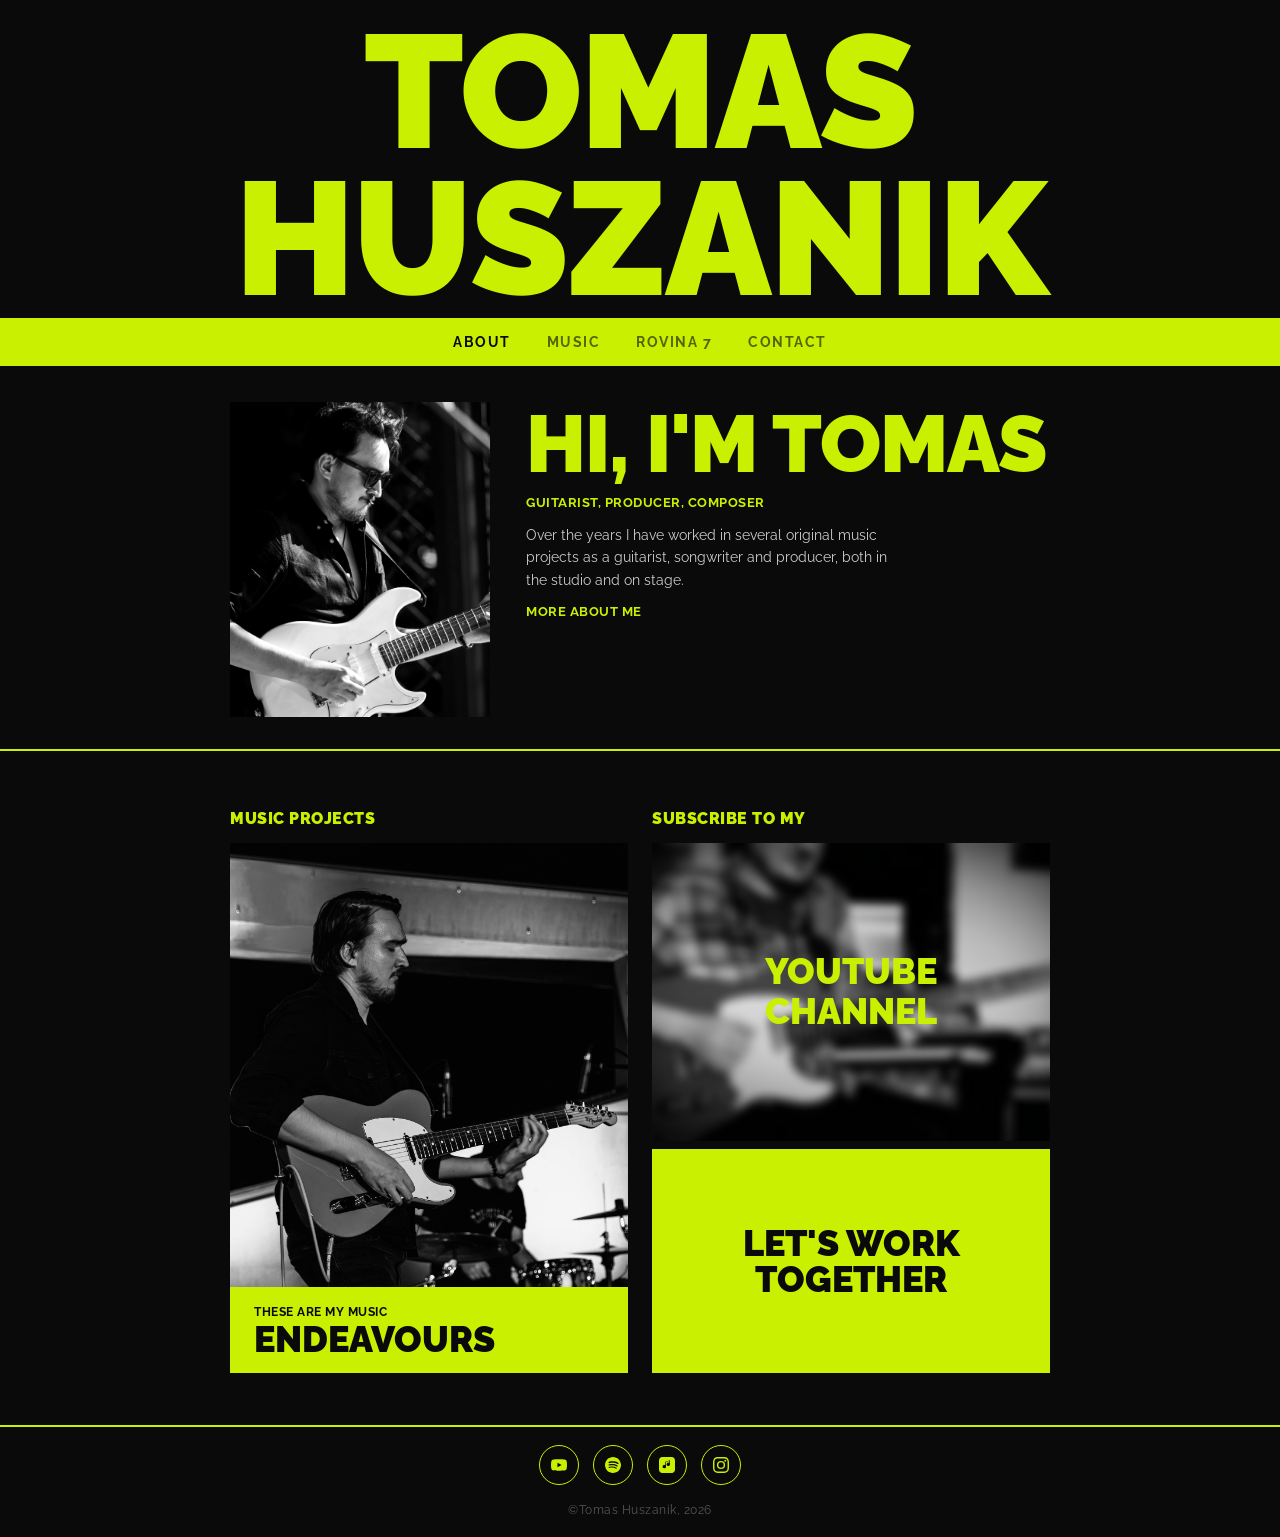
==== index.html @ 79313ea8 "Update index.html" ====
<!DOCTYPE html>
<html lang="en">
<head>
  <meta charset="UTF-8" />
  <meta name="viewport" content="width=device-width, initial-scale=1.0" />
  <title>TOMAS HUSZANIK</title>
  <link rel="icon" type="image/png" href="images/tomas-favicon.png" />
  <link rel="icon" type="image/x-icon" href="images/tomas-favicon.ico" />
  <link rel="apple-touch-icon" href="images/tomas-favicon-180.png" />
  <link rel="stylesheet" href="css/tomas.css" />
</head>
<body>

  <!-- ═══ HEADER ════════════════════════════════════════ -->
	
  <header class="site-header">
    <div class="container">
      <h1 class="logo">TOMAS HUSZANIK</h1>
    </div>
  </header>

  <!-- ═══ NAVIGATION ════════════════════════════════════════ -->
	
  <nav class="main-nav">
    <div class="container">
      <ul>
        <li><a href="#about">ABOUT</a></li>
        <li><a href="#music">MUSIC</a></li>
        <li><a href="rovina7.html">ROVINA 7</a></li>  
        <li><a href="#footer">CONTACT</a></li> 
      </ul>
    </div>
  </nav>

<!-- ═══ ABOUT ════════════════════════════════════════ -->
	
<section id="about" class="about-section">
  <div class="container">
    <div class="about-inner">
		<div class="about-photo reveal">
        	<img src="images/tomas.jpg" alt="Tomas Huszanik playing guitar" />
        </div>
		<div class="about-text reveal">
        	<h2 class="section-title">HI, I'M TOMAS</h2>
        	<p class="subtitle">GUITARIST, PRODUCER, COMPOSER</p>
        	<p class="bio">
          	Over the years I have worked in several original music projects as a guitarist, songwriter and producer, both in the studio and on stage.
        	</p>
        	<p class="subtitle moreaboutme" data-album="moreaboutme" role="button" tabindex="0">MORE ABOUT ME</p>
      	</div>
    </div>
  </div>
</section>
  
<!-- ═══ DIVIDER ════════════════════════════════════════ -->

<hr class="divider" />
	
<!-- ═══ TILES ════════════════════════════════════════ -->

<section id="music" class="music-section">
  <div class="container">
    <div class="music-grid">

      <!-- Left: Music card -->
      
		<div class="music-card reveal">
        <p class="music-card-eyebrow">MUSIC PROJECTS</p>
  			<div class="music-card-body rovina-card" data-album="rovina7" role="button" tabindex="0" aria-label="Open Rovina 7 info">
  				<img src="images/music.jpg" alt="Rovina 7" class="card-bg-img" />
  					<div class="rovina-card-inner">
    					<p class="rovina-eyebrow">THESE ARE MY MUSIC</p>
    					<h3 class="rovina-title">ENDEAVOURS</h3>
  					</div>
			</div>
		</div>

      <!-- Right: Top card -->
      
		<div class="music-card reveal">
        	<p class="music-card-eyebrow yt-eyebrow">SUBSCRIBE TO MY</p>
       			<div class="music-card-body yt-card" data-album="youtube" role="button" tabindex="0" aria-label="Open YouTube info">
  					<img src="images/tele-blur.jpg" alt="YouTube" class="card-bg-img" />
  					<h3 class="yt-title">YOUTUBE<br>CHANNEL</h3>
				</div>
			
	   <!-- Right: Bottom card -->
        		<div class="music-card-body yt-card yt-card-lower" data-album="youtube2" role="button" tabindex="0" aria-label="Open YouTube info">
           		<h3 class="ytlow-title">LET'S WORK TOGETHER</h3>
        		</div>
      </div>

    </div>
  </div>
</section>
	
<!-- ═══ DIVIDER ════════════════════════════════════════ -->

<hr class="divider" />

<!-- ═══ FOOTER ════════════════════════════════════════ -->
  <footer class="site-footer" id="footer">
    <div class="social-links">
  		<a href="https://www.youtube.com/channel/UCzSX-YjOWfZ7WpSGsXiq_Yg" target="_blank" class="social-btn" aria-label="YouTube">
    		<svg viewBox="0 0 24 24" fill="currentColor">
      		<path d="M23.5 6.2a3 3 0 0 0-2.1-2.1C19.5 3.5 12 3.5 12 3.5s-7.5 0-9.4.6A3 3 0 0 0 .5 6.2 31 31 0 0 0 0 12a31 31 0 0 0 .5 5.8 3 3 0 0 0 2.1 2.1c1.9.6 9.4.6 9.4.6s7.5 0 9.4-.6a3 3 0 0 0 2.1-2.1A31 31 0 0 0 24 12a31 31 0 0 0-.5-5.8zM9.7 15.5V8.5l6.3 3.5-6.3 3.5z"/>
    		</svg>
  		</a>
  
		<a href="YOUR_URL" class="social-btn" target="_blank" aria-label="Spotify">
    		<svg viewBox="0 0 24 24" fill="currentColor">
      		<path d="M12 0C5.4 0 0 5.4 0 12s5.4 12 12 12 12-5.4 12-12S18.6 0 12 0zm5.5 17.3c-.2.3-.6.4-1 .2-2.7-1.7-6.2-2-10.2-1.1-.4.1-.8-.2-.9-.6-.1-.4.2-.8.6-.9 4.4-1 8.3-.6 11.3 1.3.4.2.5.7.2 1.1zm1.5-3.3c-.3.4-.8.5-1.2.2-3.1-1.9-7.8-2.5-11.5-1.3-.5.1-1-.1-1.1-.6-.1-.5.1-1 .6-1.1 4.2-1.3 9.4-.7 12.9 1.5.4.3.5.9.3 1.3zm.1-3.4C15.5 8.4 9.9 8.2 6.7 9.2c-.5.2-1.1-.1-1.3-.7-.2-.5.1-1.1.7-1.3 3.7-1.1 9.9-.9 13.8 1.5.5.3.6 1 .3 1.4-.2.5-.9.6-1.4.3z"/>
    		</svg>
  		</a>
  
		<a href="YOUR_URL" class="social-btn" target="_blank" aria-label="Apple Music">
    		<svg viewBox="0 0 24 24" fill="currentColor">
      		<path d="M23.994 6.124a9.23 9.23 0 0 0-.24-2.19c-.317-1.31-1.062-2.31-2.18-3.043a5.022 5.022 0 0 0-1.762-.726 10.35 10.35 0 0 0-1.836-.214c-.05-.001-.145-.006-.26-.006H6.284c-.115 0-.21.005-.26.006A10.35 10.35 0 0 0 4.188.165a5.022 5.022 0 0 0-1.762.726C1.308 1.624.563 2.624.246 3.934A9.23 9.23 0 0 0 .006 6.124C0 6.26 0 6.4 0 6.54v10.92c0 .14 0 .28.006.416a9.23 9.23 0 0 0 .24 2.19c.317 1.31 1.062 2.31 2.18 3.043a5.022 5.022 0 0 0 1.762.726c.6.13 1.216.205 1.836.214.05.001.145.006.26.006h11.432c.115 0 .21-.005.26-.006a10.35 10.35 0 0 0 1.836-.214 5.022 5.022 0 0 0 1.762-.726c1.118-.734 1.863-1.734 2.18-3.043a9.23 9.23 0 0 0 .24-2.19c.006-.136.006-.276.006-.416V6.54c0-.14 0-.28-.006-.416zM15.5 6.02l-5 1.574V14.5a2.5 2.5 0 1 1-1-2V7.1l7-2.2v6.1a2.5 2.5 0 1 1-1-2V6.02z"/>
    		</svg>
  		</a>
  
		<a href="YOUR_URL" class="social-btn" target="_blank" aria-label="Instagram">
    		<svg viewBox="0 0 24 24" fill="currentColor">
      		<path d="M12 2.163c3.204 0 3.584.012 4.85.07 3.252.148 4.771 1.691 4.919 4.919.058 1.265.069 1.645.069 4.849 0 3.205-.012 3.584-.069 4.849-.149 3.225-1.664 4.771-4.919 4.919-1.266.058-1.644.07-4.85.07-3.204 0-3.584-.012-4.849-.07-3.26-.149-4.771-1.699-4.919-4.92-.058-1.265-.07-1.644-.07-4.849 0-3.204.013-3.583.07-4.849.149-3.227 1.664-4.771 4.919-4.919 1.266-.057 1.645-.069 4.849-.069zM12 0C8.741 0 8.333.014 7.053.072 2.695.272.273 2.69.073 7.052.014 8.333 0 8.741 0 12c0 3.259.014 3.668.072 4.948.2 4.358 2.618 6.78 6.98 6.98C8.333 23.986 8.741 24 12 24c3.259 0 3.668-.014 4.948-.072 4.354-.2 6.782-2.618 6.979-6.98.059-1.28.073-1.689.073-4.948 0-3.259-.014-3.667-.072-4.947-.196-4.354-2.617-6.78-6.979-6.98C15.668.014 15.259 0 12 0zm0 5.838a6.162 6.162 0 1 0 0 12.324 6.162 6.162 0 0 0 0-12.324zM12 16a4 4 0 1 1 0-8 4 4 0 0 1 0 8zm6.406-11.845a1.44 1.44 0 1 0 0 2.881 1.44 1.44 0 0 0 0-2.881z"/>
    		</svg>
  		</a>
	</div>
    	<p>©Tomas Huszanik, 2026</p>
  </footer>

 <!-- ═══ MODALS ══════════════════════════════════════════════════════ -->

  <!-- More About Me Modal -->
  	<div class="modal" id="modal-moreaboutme" role="dialog" aria-modal="true" aria-labelledby="moreaboutme-title">
    	<div class="modal-backdrop"></div>
    	<div class="modal-panel">
      		<button class="modal-close" aria-label="Close">&#x2715;</button>
      	<div class="modal-inner">
        	<div class="modal-art modal-art-moreaboutme">
          	<img src="images/moreaboutme.png" alt="More About Me" />
        	</div>
        <div class="modal-content">
          <p class="modal-artist">Tomas Huszanik</p>
          <h2 class="modal-title" id="evenground-title">MORE ABOUT ME</h2>
          <p class="modal-description">
			  My name is Tomas Huszanik and I am a guitarist, composer and music producer from Slovakia.
			  Music has been a central part of my life for many years. What started as a passion for guitar gradually grew into songwriting, recording, production and building complete music projects from the ground up.          
    		<br><br>
			  I was previously involved in the band <strong>Dennica</strong>, where I worked as a songwriter, guitarist and producer. Besides performing live, I participated in composing original material, arranging songs, recording various instruments and shaping the overall sound of the band's releases.
			  Over the years I developed experience not only as a musician but also as a producer and recording enthusiast. I enjoy every stage of the creative process — from the first music idea to the final mix. This includes songwriting, guitar recording, editing, production, basic mixing and even visual concepts related to music releases.
    		<br><br>
			  Today I focus primarily on my solo project <strong>Rovina 7</strong>, a project built around melody, atmosphere and expressive guitar playing. The project draws inspiration from ambient music, post-rock, progressive rock, blues and cinematic soundscapes while remaining rooted in strong melodic ideas.
			  I am particularly interested in projects where melody, atmosphere and musicianship matter more than trends. I believe that music does not need to be loud to be powerful.
			<br><br>
			  Whether working on my own material or collaborating with others, my goal remains the same: to create honest music with lasting emotional impact.
    		<br><br>
    		<strong>Available for guitar recording, songwriting collaboration and music production projects.</strong>
		</p>
        <div class="modal-links">
            <a href="#" class="modal-stream-link">SPOTIFY</a>
            <a href="#" class="modal-stream-link">APPLE MUSIC</a>
            <a href="https://www.youtube.com/channel/UCzSX-YjOWfZ7WpSGsXiq_Yg" target="_blank" class="modal-stream-link">YOUTUBE</a>
        </div>
        </div>
      	</div>
    	</div>
  	</div>

<!-- My music Modal -->
	<div class="modal" id="modal-rovina7" role="dialog" aria-modal="true" aria-labelledby="rovina7-title">
  		<div class="modal-backdrop"></div>
  		<div class="modal-panel">
    		<button class="modal-close" aria-label="Close">&#x2715;</button>
    			<div class="modal-inner">
      				<div class="modal-art modal-art-rovina7">
        				<img src="images/music.jpg" alt="Music" />
      				</div>
      				<div class="modal-content">
        				<p class="modal-artist">Tomas Huszanik</p>
        				<h2 class="modal-title" id="rovina7-title">MY MUSIC ENDEAVOURS</h2>
        				<p class="modal-description">
          					My music spans collaborative projects, original releases and solo guitar performances, always with a focus on melody, atmosphere and thoughtful production.
							<br>
							Today I continue independently through Rovina 7, while also sharing guitar performances and recordings on YouTube.
							<br><br>
							Below are selected excerpts that represent my approach to guitar playing, songwriting and music production.
						<div class="sound-samples">
  						<p class="modal-tracklist-label">SOME OF MY WORK</p>
   							<div class="sample-row">
    							<span class="sample-title">Track 1</span>
    							<audio controls src="/assets/audio/track1.mp3"></audio>
  							</div>
  							<div class="sample-row">
    							<span class="sample-title">Track Name 2</span>
    							<audio controls src="/assets/audio/track2.mp3"></audio>
  							</div>
  							<div class="sample-row">
    							<span class="sample-title">Track Name 3</span>
    							<audio controls src="/assets/audio/track3.mp3"></audio>
  							</div>
								<div class="sample-row">
    							<span class="sample-title">Track Name 4</span>
    							<audio controls src="/assets/audio/track4.mp3"></audio>
  							</div>
								<div class="sample-row">
    							<span class="sample-title">Track Name 5</span>
    							<audio controls src="/assets/audio/track5.mp3"></audio>
  							</div>
					</div>       
         				</p>
						
<div class="photo-gallery">
  <p class="modal-tracklist-label">GALLERY</p>
  <div class="gallery-grid">
    <div class="gallery-item" data-full="images/gallery/photo1.jpg">
      <img src="images/gallery/photo1.jpg" alt="Studio session" loading="lazy" />
    </div>
    <div class="gallery-item" data-full="images/gallery/photo2.jpg">
      <img src="images/gallery/photo2.jpg" alt="Live performance" loading="lazy" />
    </div>
    <div class="gallery-item" data-full="images/gallery/photo3.jpg">
      <img src="images/gallery/photo3.jpg" alt="Recording" loading="lazy" />
    </div>
    <div class="gallery-item" data-full="images/gallery/photo4.jpg">
      <img src="images/gallery/photo4.jpg" alt="Guitar detail" loading="lazy" />
    </div>
    <div class="gallery-item" data-full="images/gallery/photo5.jpg">
      <img src="images/gallery/photo5.jpg" alt="Band" loading="lazy" />
    </div>
    <div class="gallery-item" data-full="images/gallery/photo5.jpg">
      <img src="images/gallery/photo5.jpg" alt="Behind the scenes" loading="lazy" />
    </div>
  </div>
</div>
						
        				<div class="modal-links">
          					<a href="rovina7.html" class="modal-stream-link">EXPLORE</a>
          					<a href="#" class="modal-stream-link">SPOTIFY</a>
          					<a href="https://www.youtube.com/channel/UCzSX-YjOWfZ7WpSGsXiq_Yg" target="_blank" class="modal-stream-link ">YOUTUBE</a>
        				</div>
      				</div>
    			</div>
  			</div>
		</div>

<!-- YouTube Modal -->
<div class="modal" id="modal-youtube" role="dialog" aria-modal="true" aria-labelledby="youtube-title">
  <div class="modal-backdrop"></div>
  <div class="modal-panel">
    <button class="modal-close" aria-label="Close">&#x2715;</button>
    <div class="modal-inner">
      <div class="modal-art modal-art-youtube">
        <img src="images/tele.jpg" alt="Telecaster" />
       </div>
      <div class="modal-content">
        <p class="modal-artist">Tomas Huszanik</p>
        <h2 class="modal-title" id="youtube-title">YOUTUBE<br>CHANNEL</h2>
        <p class="modal-description">
          Watch performances, behind-the-scenes recordings and new music videos on the official YouTube channel.
          <br><br><strong>CHANNEL HIGHLIGHT VIDEOS</strong>
        </p>
    <div class="video-wrap">
  		<iframe src="https://www.youtube.com/embed/F6L57D54GPM?si=Xr71z-KX9xXLLBGG" title="YouTube video player" frameborder="0" allow="accelerometer; autoplay; clipboard-write; encrypted-media; gyroscope; picture-in-picture; web-share" referrerpolicy="strict-origin-when-cross-origin" allowfullscreen></iframe>
	</div>   
    <div class="video-wrap">
  		<iframe src="https://www.youtube.com/embed/LpdJmTRGqJ8?si=qWmkP8rjcUYb_6Co" title="YouTube video player" frameborder="0" allow="accelerometer; autoplay; clipboard-write; encrypted-media; gyroscope; picture-in-picture; web-share" referrerpolicy="strict-origin-when-cross-origin" allowfullscreen></iframe>
	</div> 
    <div class="video-wrap">
  		<iframe src="https://www.youtube.com/embed/6BBgA8f1hlg?si=_Y35009oWcQurh80" title="YouTube video player" frameborder="0" allow="accelerometer; autoplay; clipboard-write; encrypted-media; gyroscope; picture-in-picture; web-share" referrerpolicy="strict-origin-when-cross-origin" allowfullscreen></iframe>
	</div> 
        <br>
    <div class="modal-links">
          <a href="https://www.youtube.com/channel/UCzSX-YjOWfZ7WpSGsXiq_Yg" target="_blank" class="modal-stream-link">OPEN CHANNEL</a>
    </div>
    </div>
    </div>
  	</div>
	</div>

  
<!-- Contact Form Modal -->
<div class="modal" id="modal-youtube2" role="dialog" aria-modal="true" aria-labelledby="youtube2-title">
  <div class="modal-backdrop"></div>
  <div class="modal-panel">
    <button class="modal-close" aria-label="Close">&#x2715;</button>
    <div class="modal-inner">
      <div class="modal-art modal-art-youtube">
        <img src="images/mail.jpg" alt="mail" />
       </div>
      <div class="modal-content">
        <p class="modal-artist">Tomas Huszanik</p>
        <h2 class="modal-title" id="youtube2-title">GET IN TOUCH</h2>
        <p class="modal-description">If you would like to collaborate, talk music or work on something together, feel free to reach out.</p>
        
		<form class="contact-form" id="gform"
  			action="https://formspree.io/f/mvznygwz"
  			method="POST"
  			target="hidden-iframe"
  			onsubmit="formSubmitted()">
  			<div class="form-row">
    			<label for="name">Name</label>
    			<input type="text" name="name" id="name" placeholder="Your name" />
  			</div>
  			<div class="form-row">
    			<label for="email">Email</label>
    			<input type="email" name="email" id="email" placeholder="your@email.com" />
  			</div>
  			<div class="form-row">
    			<label for="message">Message</label>
    			<textarea name="message" id="message" placeholder="Your message..."></textarea>
  			</div>
  				<button type="submit" class="form-submit">SEND MESSAGE</button>
 				<p id="form-success" style="display:none; margin-top:12px; color:#555; font-size:13px;">
    			✓ Message sent — thank you!
  				</p>
		</form>
		<iframe name="hidden-iframe" style="display:none;"></iframe>
		</div>
    </div>
  </div>
</div>

<script src="js/main.js"></script>
	
<div class="lightbox" id="gallery-lightbox">
<button class="lightbox-close" aria-label="Close">&#x2715;</button>
<img src="" alt="" class="lightbox-img" id="lightbox-img" />
		
</div>
</body>
</html>
---- css/tomas.css ----
/* ===========================
   TOMAS HUSZANIK — Main Stylesheet
   =========================== */

@import url('https://fonts.googleapis.com/css2?family=Raleway:wght@400;700;900&display=swap');

/* --- Reset & Base --- */
*, *::before, *::after {
  box-sizing: border-box;
  margin: 0;
  padding: 0;
}

html {
  font-size: 16px;
  scroll-behavior: smooth;
}

body {
  background-color: #0a0a0a;
  color: #111;
  font-family: 'Raleway', Arial, sans-serif;
  line-height: 1.5;
  min-height: 100vh;
  background-image:
    url("data:image/svg+xml,%3Csvg xmlns='http://www.w3.org/2000/svg' width='300' height='300'%3E%3Cfilter id='noise'%3E%3CfeTurbulence type='fractalNoise' baseFrequency='0.75' numOctaves='4' stitchTiles='stitch'/%3E%3CfeColorMatrix type='saturate' values='0'/%3E%3C/filter%3E%3Crect width='300' height='300' filter='url(%23noise)' opacity='0.06'/%3E%3C/svg%3E");
}

/* --- CENTERED CONTAINER --- */
.container {
  width: 100%;
  max-width: 900px;
  margin: 0 auto;
  padding: 0 40px;
}

/* --- HEADER / LOGO --- */
.site-header {
  background-color: #0a0a0a;
  padding-top: 18px;
  padding-bottom: 0;
}

.logo {
  font-family: 'Raleway', Impact, sans-serif;
  font-size: clamp(72px, 16vw, 160px);
  font-weight: 900;
  letter-spacing: -2px;
  line-height: 0.92;
  color: #c8f000;
  text-transform: uppercase;
  padding-bottom: 6px;
  text-align: center;
}

/* --- NAV --- */
.main-nav {
  background-color: #c8f000;
}

.main-nav .container {
  display: flex;
  justify-content: center;
  padding-top: 12px;
  padding-bottom: 12px;
}

.main-nav ul {
  list-style: none;
  display: flex;
  gap: 36px;
  justify-content: center;
}

.main-nav a {
  color: #0a0a0a;
  text-decoration: none;
  font-family: 'Raleway', sans-serif;
  font-weight: 700;
  font-size: 14px;
  letter-spacing: 1.5px;
  text-transform: uppercase;
  transition: opacity 0.2s;
}

.main-nav a:hover {
  opacity: 0.65;
}

/* --- ABOUT SECTION --- */
.about-section {
  background-color: #0a0a0a;
  padding-top: 36px;
  padding-bottom: 32px;
}

.about-inner {
  display: flex;
  gap: 36px;
  align-items: flex-start;
}

.about-photo {
  flex: 0 0 260px;
}

.about-photo img {
  width: 100%;
  display: block;
  filter: grayscale(100%) contrast(1.05);
}

.about-text {
  flex: 1;
  padding-top: 4px;
  display: flex;
  flex-direction: column;
}

.section-title {
  font-family: 'Raleway', sans-serif;
  font-size: clamp(42px, 7vw, 80px);
  font-weight: 900;
  letter-spacing: -1px;
  line-height: 0.95;
  color: #c8f000;
  text-transform: uppercase;
  margin-bottom: 11px;
}

.subtitle {
  font-family: 'Raleway', sans-serif;
  font-weight: 700;
  font-size: 13px;
  letter-spacing: 0.5px;
  text-transform: uppercase;
  color: #c8f000;
  margin-bottom: 11px;
}

.subtitle a {
  color: inherit;
  text-decoration: none;
}

.subtitle a:hover {
  text-decoration: none;
}

.bio {
  font-family: 'Raleway', sans-serif;
  font-size: 14px;
  color: #ccc;
  line-height: 1.6;
  max-width: 380px;
}

.moreaboutme {
  background-color: transparent;
  padding: 11px 0 0 0;
  margin-top: auto;
  cursor: pointer;
}

.moreaboutme:hover {
  opacity: 0.6;
}

.album-artist-name {
  font-family: 'Raleway', sans-serif;
  font-weight: 700;
  font-size: 13px;
  letter-spacing: 2px;
  text-transform: uppercase;
  text-align: center;
  z-index: 2;
}

.moreaboutme .album-artist-name { color: #c8f000; }

/* --- DIVIDER --- */
.divider {
  border: none;
  border-top: 2px solid #c8f000;
  margin: 0;
}

/* ══════════════════════════════════════════
   MUSIC SECTION
   ══════════════════════════════════════════ */
.music-section {
  background: #0a0a0a;
  padding: 56px 0 52px;
}

.music-grid {
  display: grid;
  grid-template-columns: 1fr 1fr;
  gap: 24px;
  align-items: stretch;
}

.music-card {
  display: flex;
  flex-direction: column;
}

.music-card-eyebrow {
  font-family: 'Raleway', sans-serif;
  font-weight: 900;
  font-size: 16px;
  color: #c8f000;
  text-transform: uppercase;
  margin-bottom: 12px;
  letter-spacing: 0.5px;
}

.yt-eyebrow {
  font-family: 'Raleway', sans-serif;
  font-weight: 900;
  font-size: 16px;
  color: #c8f000;
  text-transform: uppercase;
  margin-bottom: 12px;
  letter-spacing: 0.5px;
}

.music-card-body {
  background: #c8f000;
  width: 100%;
  cursor: pointer;
  transition: transform 0.18s ease;
}

.music-card-body:hover {
  transform: scale(1.02);
}

/* Rovina 7 card */
.rovina-card {
  width: 100%;
  aspect-ratio: 3/4;
  display: flex;
  align-items: flex-end;
  position: relative;
  overflow: hidden;
  padding: 0;
}

.rovina-card-inner {
  position: relative;
  z-index: 1;
  background: #c8f000;
  width: 100%;
  padding: 16px 24px;
}

.rovina-eyebrow {
  font-size: 12px;
  font-weight: 700;
  letter-spacing: 0.5px;
  text-transform: uppercase;
  color: #0a0a0a;
}

.rovina-title {
  font-family: 'Raleway', sans-serif;
  font-weight: 900;
  font-size: clamp(22px, 3.5vw, 36px);
  color: #0a0a0a;
  text-transform: uppercase;
  line-height: 1;
}

/* YouTube cards */
.yt-card {
  width: 100%;
  aspect-ratio: 4/3;
  display: flex;
  align-items: center;
  justify-content: center;
  margin-bottom: 8px;
  flex-shrink: 0;
  overflow: hidden;
}

.music-card-body {
  position: relative;
}

.card-bg-img {
  position: absolute;
  inset: 0;
  width: 100%;
  height: 100%;
  object-fit: cover;
  display: block;
}

.yt-card-lower {
  width: 100%;
  aspect-ratio: 16/9;
  flex: 1;
  min-height: 40px;
  margin-bottom: 0;
}

.yt-title {
  font-family: 'Raleway', sans-serif;
  font-weight: 900;
  font-size: clamp(22px, 3.5vw, 36px);
  color: #c8f000;
  text-transform: uppercase;
  line-height: 1.1;
  text-align: center;
  position: absolute;
  top: 50%;
  left: 50%;
  transform: translate(-50%, -50%);
  z-index: 2;
}

.ytlow-title {
  font-family: 'Raleway', sans-serif;
  font-weight: 900;
  font-size: clamp(22px, 3.5vw, 36px);
  color: #0a0a0a;
  text-transform: uppercase;
  text-align: center;
  position: absolute;
  text-transform: uppercase;
  line-height: 1;
}

.video-wrap {
  position: relative;
  width: 100%;
  aspect-ratio: 16/9;
  margin-bottom: 24px;
}

.video-wrap iframe {
  position: absolute;
  inset: 0;
  width: 100%;
  height: 100%;
}

/* ═══════════════════════════════════════════
   MODALS
   ═══════════════════════════════════════════ */
.modal {
  display: none;
  position: fixed;
  inset: 0;
  z-index: 1000;
  align-items: center;
  justify-content: center;
  padding: 24px;
}

.modal.is-open {
  display: flex;
}

.modal-backdrop {
  position: absolute;
  inset: 0;
  background: rgba(10, 10, 10, 0.82);
  backdrop-filter: blur(4px);
  cursor: pointer;
}

.modal-panel {
  position: relative;
  background: #0a0a0a;
  max-width: 780px;
  width: 100%;
  max-height: 90vh;
  overflow-y: auto;
  box-shadow: 0 24px 80px rgba(0,0,0,0.5);
  animation: modalIn 0.4s cubic-bezier(0.22, 1, 0.36, 1) both;
}

@keyframes modalIn {
  from { opacity: 0; transform: translateY(32px); }
  to   { opacity: 1; transform: translateY(0); }
}

.modal-close {
  position: absolute;
  top: 16px;
  right: 20px;
  background: none;
  border: none;
  font-size: 22px;
  line-height: 1;
  color: #c8f000;
  cursor: pointer;
  z-index: 2;
  opacity: 0.5;
  transition: opacity 0.2s;
  padding: 4px 8px;
}

.modal-close:hover { opacity: 1; }

.modal-inner {
  display: flex;
  gap: 0;
}

.modal-art {
  flex: 0 0 260px;
  background: #0a0a0a;
  display: flex;
  align-items: stretch;
}

.modal-art-moreaboutme { background: #0a0a0a; }
.modal-art-rovina7     { background: #c8f000; }
.modal-art-youtube     { background: #c8f000; }

.modal-art img {
  width: 100%;
  height: 100%;
  object-fit: cover;
  display: block;
}

.modal-content {
  flex: 1;
  padding: 36px 36px 36px 32px;
}

.modal-artist {
  font-family: 'Raleway', sans-serif;
  font-weight: 700;
  font-size: 12px;
  letter-spacing: 2px;
  text-transform: uppercase;
  color: #888;
  margin-bottom: 6px;
}

.modal-title {
  font-family: 'Raleway', sans-serif;
  font-weight: 900;
  font-size: clamp(28px, 4vw, 44px);
  color: #c8f000;
  text-transform: uppercase;
  line-height: 1;
  margin-bottom: 6px;
}

.modal-year {
  font-family: 'Raleway', sans-serif;
  font-size: 12px;
  font-weight: 700;
  color: #aaa;
  letter-spacing: 1px;
  margin-bottom: 18px;
}

.modal-description {
  font-family: 'Raleway', sans-serif;
  font-size: 12px;
  color: #ccc;
  line-height: 1.7;
  margin-bottom: 24px;
  border-top: 1px solid #333;
  padding-top: 18px;
}

.modal-tracklist {
  margin-bottom: 24px;
}

.modal-tracklist-label {
  font-family: 'Raleway', sans-serif;
  font-weight: 700;
  font-size: 11px;
  letter-spacing: 2px;
  text-transform: uppercase;
  color: #ccc;
  margin-bottom: 8px;
}

.modal-tracklist ol {
  list-style: decimal;
  padding-left: 18px;
}

.modal-tracklist li {
  font-family: 'Raleway', sans-serif;
  font-size: 12px;
  color: #ccc;
  padding: 4px 0;
  border-bottom: 1px solid #222;
}

.modal-links {
  display: flex;
  gap: 12px;
  flex-wrap: wrap;
}

.modal-stream-link {
  display: inline-block;
  font-family: 'Raleway', sans-serif;
  font-weight: 700;
  font-size: 12px;
  letter-spacing: 1.5px;
  text-transform: uppercase;
  color: #c8f000;
  text-decoration: none;
  border: 1.5px solid #c8f000;
  padding: 7px 14px;
  transition: background 0.18s, color 0.18s;
}

.modal-stream-link:hover {
  background: #c8f000;
  color: #0a0a0a;
}

.modal-content .form-submit {
  font-family: 'Raleway', sans-serif;
  font-weight: 700;
  font-size: 12px;
  letter-spacing: 1.5px;
  text-transform: uppercase;
  color: #c8f000;
  background: transparent;
  border: 1.5px solid #c8f000;
  padding: 7px 14px;
  cursor: pointer;
  transition: background 0.18s, color 0.18s;
  margin-top: 8px;
}

.modal-content .form-submit:hover {
  background: #c8f000;
  color: #0a0a0a;
}

.sound-samples {
  margin-bottom: 24px;
}

.sample-row {
  display: flex;
  align-items: center;
  justify-content: space-between;
  padding: 11px 0;
  border-bottom: 1px solid #222;
  gap: 16px;
}

.sample-title {
  font-family: 'Raleway', sans-serif;
  font-size: 12px;
  font-weight: 700;
  color: #ccc;
  letter-spacing: 0.5px;
  flex-shrink: 0;
}

audio {
  flex: 1;
  height: 32px;
  filter: invert(1) sepia(1) saturate(5) hue-rotate(30deg);
  opacity: 0.8;
}

audio::-webkit-media-controls-panel {
  background: transparent;
}

/* --- CONTACT SECTION --- */
.contact-section {
  background-color: #0a0a0a;
  padding-top: 60px;
  padding-bottom: 40px;
  text-align: center;
}

.contact-cta {
  font-family: 'Raleway', sans-serif;
  font-size: clamp(18px, 3vw, 26px);
  font-weight: 900;
  letter-spacing: 1px;
  text-transform: uppercase;
  color: #c8f000;
  margin-bottom: 6px;
}

.contact-link {
  display: inline-block;
  font-family: 'Raleway', sans-serif;
  font-weight: 700;
  font-size: 12px;
  letter-spacing: 1.5px;
  text-transform: uppercase;
  color: #c8f000;
  text-decoration: underline;
  transition: opacity 0.2s;
}

.modal-content .form-row {
  display: flex;
  flex-direction: column;
  gap: 6px;
  margin-bottom: 16px;
}

.modal-content .form-row label {
  font-family: 'Raleway', sans-serif;
  font-weight: 700;
  font-size: 11px;
  letter-spacing: 2px;
  text-transform: uppercase;
  color: #ccc;
}

.modal-content .form-row input,
.modal-content .form-row textarea {
  font-family: 'Raleway', sans-serif;
  font-size: 14px;
  color: #ccc;
  background: transparent;
  border: none;
  border-bottom: 1.5px solid #444;
  padding: 8px 0;
  outline: none;
  transition: border-color 0.2s;
  width: 100%;
}

.modal-content .form-row input:focus,
.modal-content .form-row textarea:focus {
  border-bottom-color: #c8f000;
}

.modal-content .form-row input::placeholder,
.modal-content .form-row textarea::placeholder {
  color: #444;
}

.modal-content .form-row textarea {
  resize: none;
  min-height: 80px;
}


.contact-link:hover { opacity: 0.55; }

/* --- FOOTER --- */
.site-footer {
  padding: 18px 40px;
  background-color: #0a0a0a;
  text-align: center;
}

.site-footer p {
  font-family: 'Raleway', sans-serif;
  font-size: 12px;
  color: #555;
  letter-spacing: 0.5px;
}

.social-links {
  display: flex;
  justify-content: center;
  gap: 14px;
  margin-bottom: 16px;
}

.social-btn {
  display: flex;
  align-items: center;
  justify-content: center;
  width: 40px;
  height: 40px;
  border-radius: 50%;
  border: 1.5px solid #c8f000;
  color: #c8f000;
  text-decoration: none;
  transition: border-color 0.2s, color 0.2s;
}

.social-btn svg {
  width: 16px;
  height: 16px;
}

.social-btn:hover {
  border-color: #555;
  color: #555;
}

/* --- RESPONSIVE --- */
@media (max-width: 640px) {
  .container {
    padding: 0 18px;
  }

  .about-inner {
    flex-direction: column;
    gap: 20px;
  }

  .about-photo {
    flex: none;
    width: 100%;
  }

  .main-nav ul {
    gap: 18px;
  }

  .site-footer {
    padding: 18px;
  }

  .music-grid {
    grid-template-columns: 1fr;
    align-items: start;
  }

  .yt-card-lower {
    flex: none;
    aspect-ratio: 16/9;
  }

  .modal-inner { flex-direction: column; }
  .modal-art { flex: none; height: 220px; }
  .modal-content { padding: 24px 20px; }
  .modal { padding: 12px; }
}


/* --- PHOTO GALLERY --- */
.photo-gallery {
  margin-bottom: 24px;
}

.gallery-grid {
  display: grid;
  grid-template-columns: repeat(3, 1fr);
  gap: 8px;
}

.gallery-item {
  aspect-ratio: 1 / 1;
  overflow: hidden;
  cursor: pointer;
  position: relative;
}

.gallery-item img {
  width: 100%;
  height: 100%;
  object-fit: cover;
  display: block;
  filter: grayscale(60%) contrast(1.05);
  transition: filter 0.25s ease, transform 0.25s ease;
}

.gallery-item:hover img {
  filter: grayscale(0%) contrast(1.1);
  transform: scale(1.05);
}

/* Lightbox */
.lightbox {
  display: none;
  position: fixed;
  inset: 0;
  z-index: 2000;
  background: rgba(10, 10, 10, 0.94);
  align-items: center;
  justify-content: center;
  padding: 40px;
  cursor: zoom-out;
}

.lightbox.is-open {
  display: flex;
}

.lightbox-img {
  max-width: 100%;
  max-height: 100%;
  box-shadow: 0 24px 80px rgba(0,0,0,0.6);
}

.lightbox-close {
  position: absolute;
  top: 20px;
  right: 28px;
  background: none;
  border: none;
  font-size: 24px;
  color: #c8f000;
  cursor: pointer;
  opacity: 0.7;
}

.lightbox-close:hover { opacity: 1; }

@media (max-width: 640px) {
  .gallery-grid {
    grid-template-columns: repeat(2, 1fr);
  }
}

/* ─── SCROLL REVEAL ANIMATIONS ─────────────────────────────────────────── */
.reveal {
  opacity: 0;
  transform: translateY(32px);
  transition:
    opacity 2.0s cubic-bezier(0.22, 1, 0.36, 1),
    transform 2.0s cubic-bezier(0.22, 1, 0.36, 1);
}

.reveal:nth-child(2) { transition-delay: 0.08s; }
.reveal:nth-child(3) { transition-delay: 0.16s; }
.reveal:nth-child(4) { transition-delay: 0.24s; }

.reveal.revealed {
  opacity: 1;
  transform: translateY(0);
}

@media (prefers-reduced-motion: reduce) {
  .reveal {
    opacity: 1;
    transform: none;
    transition: none;
  }
}
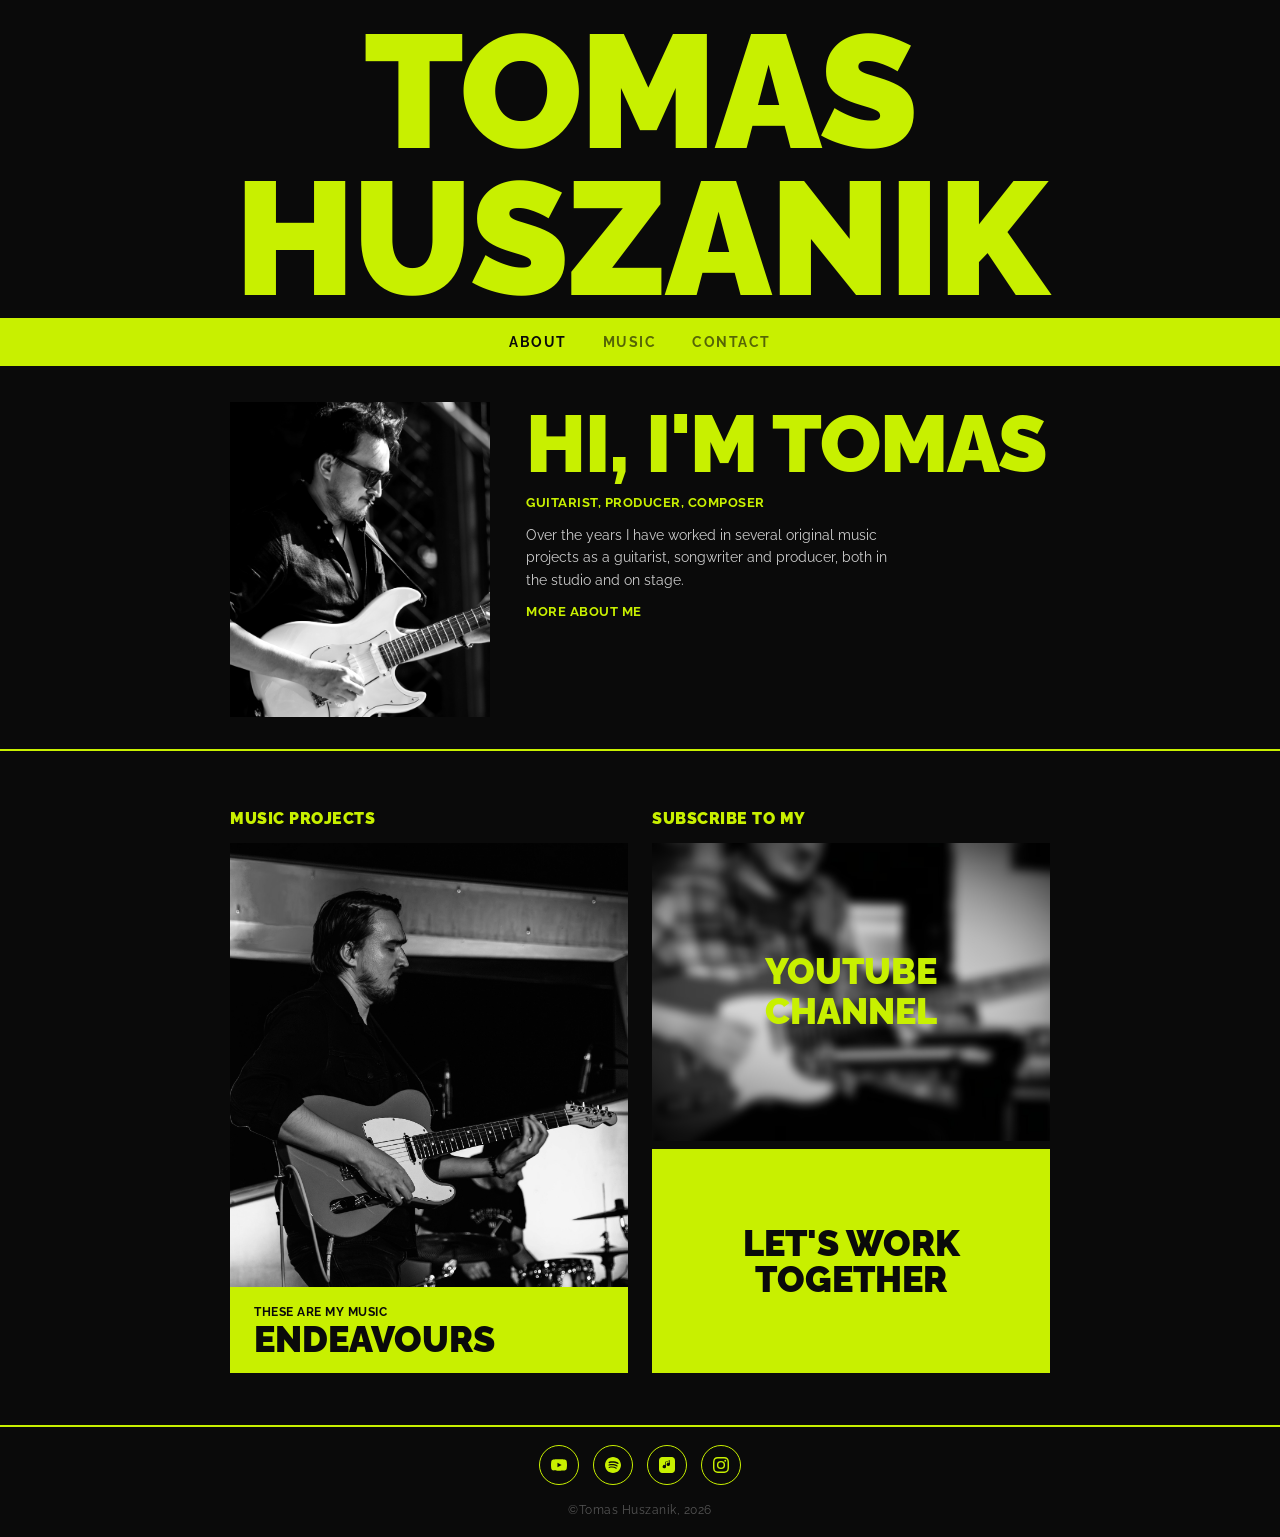
==== commit d08c2aa9: "Update index.html" ====
--- a/index.html
+++ b/index.html
@@ -26,7 +26,7 @@
       <ul>
         <li><a href="#about">ABOUT</a></li>
         <li><a href="#music">MUSIC</a></li>
-        <li><a href="rovina7.html">ROVINA 7</a></li>  
+       <!-- <li><a href="rovina7.html">ROVINA 7</a></li>  -->
         <li><a href="#footer">CONTACT</a></li> 
       </ul>
     </div>
@@ -149,9 +149,9 @@
 			  I was previously involved in the band <strong>Dennica</strong>, where I worked as a songwriter, guitarist and producer. Besides performing live, I participated in composing original material, arranging songs, recording various instruments and shaping the overall sound of the band's releases.
 			  Over the years I developed experience not only as a musician but also as a producer and recording enthusiast. I enjoy every stage of the creative process — from the first music idea to the final mix. This includes songwriting, guitar recording, editing, production, basic mixing and even visual concepts related to music releases.
     		<br><br>
-			  Today I focus primarily on my solo project <strong>Rovina 7</strong>, a project built around melody, atmosphere and expressive guitar playing. The project draws inspiration from ambient music, post-rock, progressive rock, blues and cinematic soundscapes while remaining rooted in strong melodic ideas.
+	<!--	  Today I focus primarily on my solo project <strong>Rovina 7</strong>, a project built around melody, atmosphere and expressive guitar playing. The project draws inspiration from ambient music, post-rock, progressive rock, blues and cinematic soundscapes while remaining rooted in strong melodic ideas.
 			  I am particularly interested in projects where melody, atmosphere and musicianship matter more than trends. I believe that music does not need to be loud to be powerful.
-			<br><br>
+			<br><br>  -->
 			  Whether working on my own material or collaborating with others, my goal remains the same: to create honest music with lasting emotional impact.
     		<br><br>
     		<strong>Available for guitar recording, songwriting collaboration and music production projects.</strong>
@@ -181,8 +181,8 @@
         				<p class="modal-description">
           					My music spans collaborative projects, original releases and solo guitar performances, always with a focus on melody, atmosphere and thoughtful production.
 							<br>
-							Today I continue independently through Rovina 7, while also sharing guitar performances and recordings on YouTube.
-							<br><br>
+					<!--		Today I continue independently through Rovina 7, while also sharing guitar performances and recordings on YouTube.
+							<br><br>  -->
 							Below are selected excerpts that represent my approach to guitar playing, songwriting and music production.
 						<div class="sound-samples">
   						<p class="modal-tracklist-label">SOME OF MY WORK</p>
@@ -210,7 +210,7 @@
          				</p>
 						
 <div class="photo-gallery">
-  <p class="modal-tracklist-label">GALLERY</p>
+ <p class="modal-tracklist-label">GALLERY</p>
   <div class="gallery-grid">
     <div class="gallery-item" data-full="images/gallery/photo1.jpg">
       <img src="images/gallery/photo1.jpg" alt="Studio session" loading="lazy" />
@@ -227,17 +227,17 @@
     <div class="gallery-item" data-full="images/gallery/photo5.jpg">
       <img src="images/gallery/photo5.jpg" alt="Band" loading="lazy" />
     </div>
-    <div class="gallery-item" data-full="images/gallery/photo5.jpg">
-      <img src="images/gallery/photo5.jpg" alt="Behind the scenes" loading="lazy" />
+    <div class="gallery-item" data-full="images/gallery/photo6.jpg">
+      <img src="images/gallery/photo6.jpg" alt="Behind the scenes" loading="lazy" />
     </div>
   </div>
 </div>
 						
-        				<div class="modal-links">
+        		<!--		<div class="modal-links">
           					<a href="rovina7.html" class="modal-stream-link">EXPLORE</a>
           					<a href="#" class="modal-stream-link">SPOTIFY</a>
           					<a href="https://www.youtube.com/channel/UCzSX-YjOWfZ7WpSGsXiq_Yg" target="_blank" class="modal-stream-link ">YOUTUBE</a>
-        				</div>
+        				</div> -->
       				</div>
     			</div>
   			</div>
